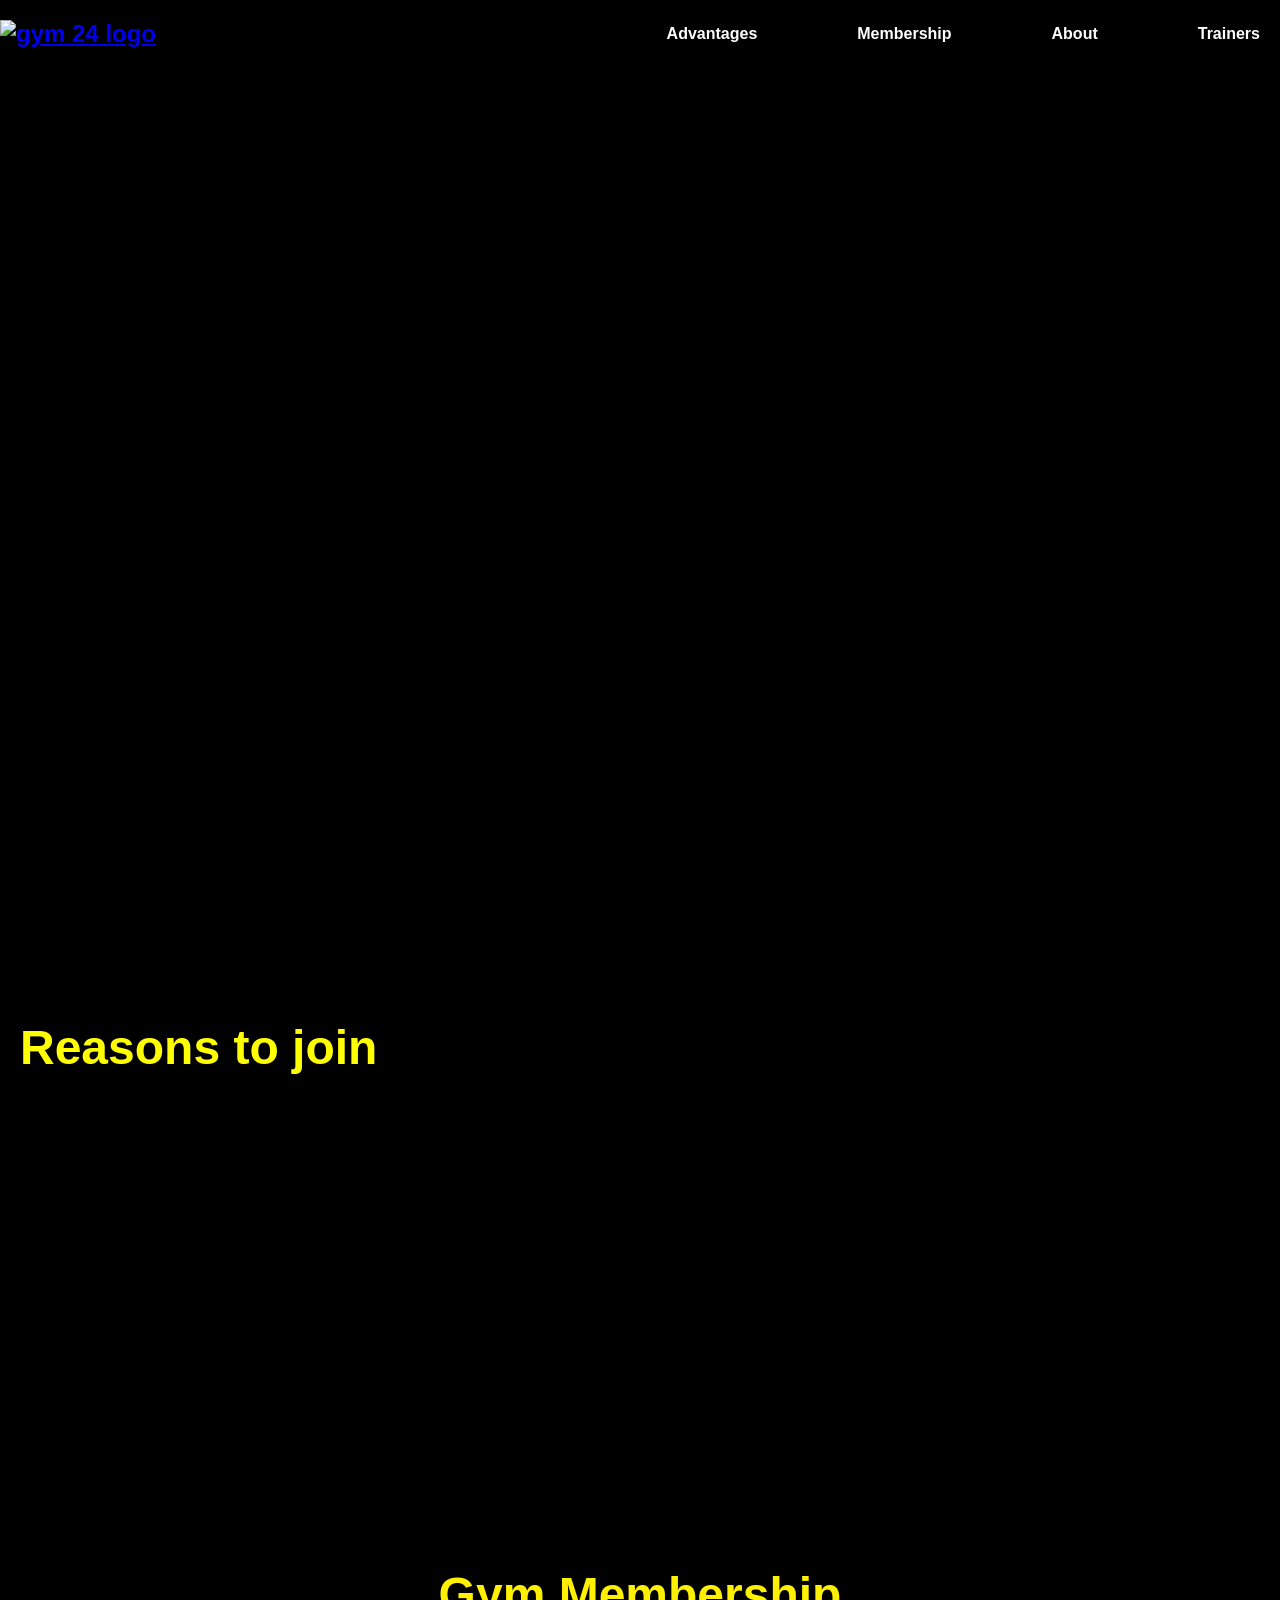
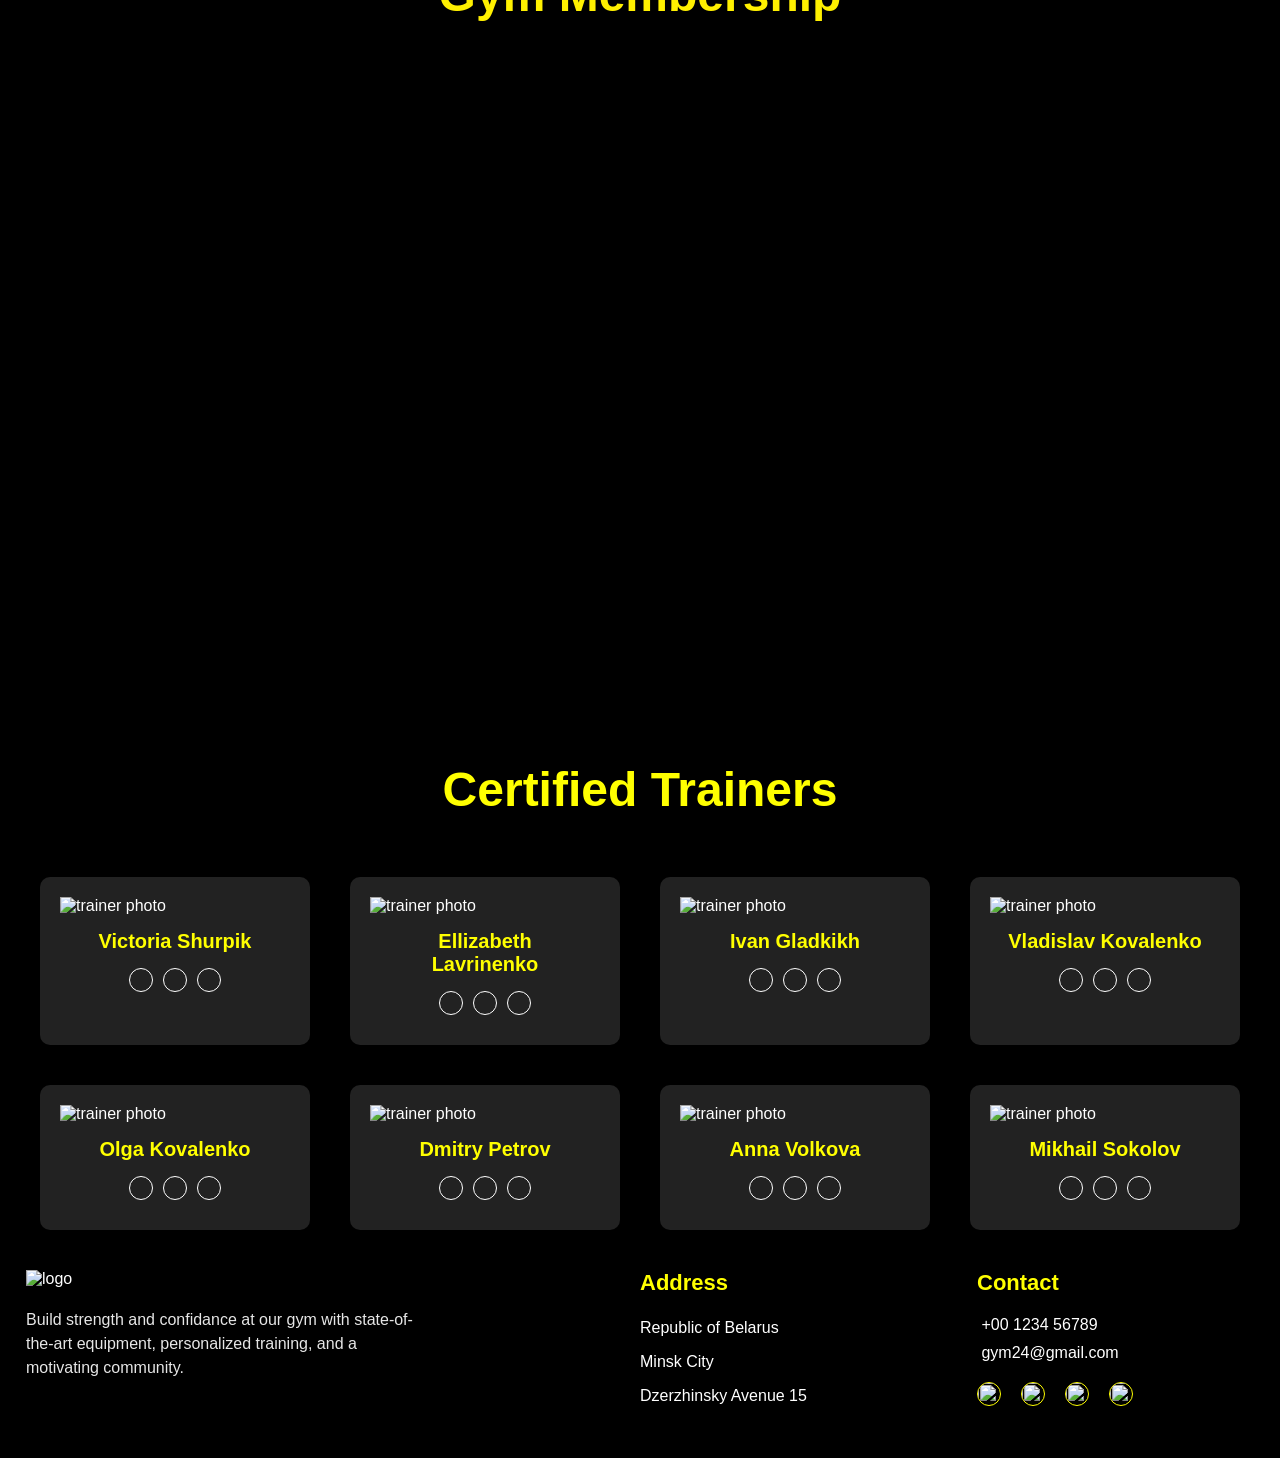
==== index.html @ d4b0d58b "Rename gym24.html to index.html" ====
<!DOCTYPE html>
<html lang="en">
<head>
    <meta charset="UTF-8">
    <meta name="viewport" content="width=device-width, initial-scale=1.0">
    <title>Document</title>
    <link rel="stylesheet" href="gym24.css">
</head>
<body>
        <!-- header section -->
    <header>
      <nav>
        <!-- logo -->
        <div class="logo">
          <a href="/">
            <img src="./images/logo.png" alt="gym 24 logo" />
          </a>
        </div>

        <!-- mobile menu bar -->
        <div class="nav-toggle" id="navToggle">
          <span></span>
          <span></span>
          <span></span>
        </div>

        <!-- menu items -->
        <ul class="nav-links" id="navLinks">
          <li>
            <a href="#advantages">Advantages</a>
          </li>
          <li>
            <a href="#membership">Membership </a>
          </li>
          <li>
            <a href="#about">About</a>
          </li>
          <li>
            <a href="#trainers">Trainers</a>
          </li>
        </ul>
      </nav>
    </header>

    <!-- hero section -->
    <section class="hero">
      <div class="hero-content">
        <h1>
          Free trial session <br />
          with a trainer!
        </h1>
        <button class="cta-button">Detailed</button>
      </div>
    </section>

    <!-- advantages section -->
    <section class="advantages" id="advantages">
      <div class="container">
        <h2>Reasons to join</h2>

        <div class="advantages-grid">
            <!-- box 1 -->
             <div class="advantage-item box-left">
                <div class="advantage-icon">
                    <img src="./images/icons/icon_line.png" alt="area icon">
                </div>

                <div class="advantage-content">
                    <h3>15000 sq.m.</h3>
                    <p>A spacious gym for sports – a safe distance between exercise machines</p>
                </div>
             </div>

             <!-- box 2 -->
             <div class="advantage-item box-right">
                <div class="advantage-icon">
                    <img src="./images/icons/equipment-icon.png" alt="area icon">
                </div>

                <div class="advantage-content">
                    <h3>More than 200 equipment</h3>
                    <p>A spacious gym for sports – a safe distance between exercise machines</p>
                </div>
             </div>

             <!-- box 3 -->
             <div class="advantage-item box-left">
                <div class="advantage-icon">
                    <img src="./images/icons/zones-icon.png" alt="area icon">
                </div>

                <div class="advantage-content">
                    <h3>4 fitness zones</h3>
                    <p>A spacious gym for sports – a safe distance between exercise machines</p>
                </div>
             </div>

             <!-- box 4 -->
             <div class="advantage-item box-right">
                <div class="advantage-icon">
                    <img src="./images/icons/clock-icon.png" alt="area icon">
                </div>

                <div class="advantage-content">
                    <h3>Round-the-clock operation</h3>
                    <p>A spacious gym for sports – a safe distance between exercise machines</p>
                </div>
             </div>
        </div>
      </div>
    </section>

    <!-- membership section -->
     <section class="membership" id="membership">
        <div class="container">
            <h2>Gym Membership</h2>

            <div class="membership-grid" id="membershipPlans">
                <!-- plans will be inserted by javascript-->
                 
            </div>
        </div>
     </section>

     <!-- about section -->
    <section class="about" id="about">
      <div class="container">
        <div class="about-content">

          <!-- texts -->
          <div class="about-text box-left">
            <h2>About us</h2>
            <p>Gym24 is a leading fitness center located near Grushevka metro station, offering over 1500 sq. m of space dedicated to top-of-the-line workout equipment from leading brands such as Hammer Strength, Life Fitness, and TechnoGym.</p>
            <p>With affordable membership options, Gym24 is accessible to everyone who wants to reach their fitness goals, whether it's building strength, increasing endurance, or losing weight</p>
            <p>Certified trainers at Gym24 provide expert guidance and support to develop personalized workout plans tailored to each individual's needs and goals.</p>
          </div>

          <!-- slider with indicators -->
           <div class="about-slider box-right">

               <!-- slider container -->
              <div class="slider-container">
                <div class="slider-wrapper" id="sliderWrapper">
                  <!-- image will be here using javascript -->
          
                </div>

                <div class="slider-controls">
                  <!-- indicators -->
                   <div class="slider-indicators" id="sliderIndicators">
                    <!-- indicator will be insterted by js -->
                   </div>


                   <!-- prev and next arrows -->
                    <div class="slider-arrows">
                      <button class="slider-arrow prev" id="prevBtn">
                        <img src="./images/icons/arrow-left.png" alt="Previous">
                      </button>

                      <div class="slider-arrow next" id="nextBtn">
                        <img src="./images/icons/arrow-right.png" alt="Next">
                      </div>
                    </div>
                </div>
              </div>
           </div>
        </div>
      </div>
    </section>
    <!-- trainer section -->
     <section class="trainers" id="trainers">
      <div class="container">
           <h2>Certified Trainers</h2>
           <div class="trainers-grid" id="trainersGrid">
            <!-- will insert card by js -->
             <div class="trainers-card">
              <img src="/images/trainers/trainer-1.png" alt="trainer photo">
              <h3>Victoria Shurpik</h3>

              <div class="social-link">
                <a href="#"  class="social-icon">
                  <img  src="/images/icons/instagram.png" alt="">
                </a>
                <a href="#"  class="social-icon">
                  <img src="/images/icons/twitter.png" alt="">
                </a>
                <a href="#"  class="social-icon">
                  <img src="/images/icons/youtube.png" alt="">
                </a>
              </div>
             </div>
             <div class="trainers-card">
              <img src="/images/trainers/trainer-2.png" alt="trainer photo">
              <h3>Ellizabeth Lavrinenko</h3>

              <div class="social-link">
                <a href="#"  class="social-icon">
                  <img src="/images/icons/instagram.png" alt="">
                </a>
                <a href="#" class="social-icon">
                  <img src="/images/icons/twitter.png" alt="">
                </a>
                <a href="#" class="social-icon">
                  <img src="/images/icons/youtube.png" alt="">
                </a>
              </div>
             </div>
             <div class="trainers-card">
              <img src="/images/trainers/trainer-3.png" alt="trainer photo">
              <h3>Ivan Gladkikh</h3>

              <div class="social-link">
                <a href="#" class="social-icon">
                  <img src="/images/icons/instagram.png" alt="">
                </a>
                <a href="#" class="social-icon">
                  <img src="/images/icons/twitter.png" alt="">
                </a>
                <a href="#" class="social-icon">
                  <img src="/images/icons/youtube.png" alt="">
                </a>
              </div>
             </div>
             <div class="trainers-card">
              <img src="/images/trainers/trainer-4.png" alt="trainer photo">
              <h3>Vladislav Kovalenko</h3>

              <div class="social-link">
                <a href="#" class="social-icon">
                  <img src="/images/icons/instagram.png" alt="">
                </a>
                <a href="#" class="social-icon">
                  <img src="/images/icons/twitter.png" alt="">
                </a>
                <a href="#" class="social-icon">
                  <img src="/images/icons/youtube.png" alt="">
                </a>
              </div>
             </div>
             <div class="trainers-card">
              <img src="/images/trainers/trainer-5.png" alt="trainer photo">
              <h3>Olga Kovalenko</h3>

              <div class="social-link">
                <a href="#" class="social-icon">
                  <img src="/images/icons/instagram.png" alt="">
                </a>
                <a href="#" class="social-icon">
                  <img src="/images/icons/twitter.png" alt="">
                </a>
                <a href="#" class="social-icon">
                  <img src="/images/icons/youtube.png" alt="">
                </a>
              </div>
             </div>
             <div class="trainers-card">
              <img src="/images/trainers/trainer-6.png" alt="trainer photo">
              <h3>Dmitry Petrov</h3>

              <div class="social-link">
                <a href="#" class="social-icon">
                  <img src="/images/icons/instagram.png" alt="">
                </a>
                <a href="#" class="social-icon">
                  <img src="/images/icons/twitter.png" alt="">
                </a>
                <a href="#" class="social-icon">
                  <img src="/images/icons/youtube.png" alt="">
                </a>
              </div>
             </div>
             <div class="trainers-card">
              <img src="/images/trainers/trainer-7.png" alt="trainer photo">
              <h3>Anna Volkova</h3>

              <div class="social-link">
                <a href="#" class="social-icon">
                  <img src="/images/icons/instagram.png" alt="">
                </a>
                <a href="#" class="social-icon">
                  <img src="/images/icons/twitter.png" alt="">
                </a>
                <a href="#" class="social-icon">
                  <img src="/images/icons/youtube.png" alt="">
                </a>
              </div>
             </div>
             <div class="trainers-card">
              <img src="/images/trainers/trainer-8.png" alt="trainer photo">
              <h3>Mikhail Sokolov</h3>

              <div class="social-link">
                <a href="#" class="social-icon">
                  <img src="/images/icons/instagram.png" alt="">
                </a>
                <a href="#" class="social-icon">
                  <img src="/images/icons/twitter.png" alt="">
                </a>
                <a href="#" class="social-icon">
                  <img src="/images/icons/youtube.png" alt="">
                </a>
              </div>
             </div>
           </div>
      </div>
     </section>

     <!-- footer -->
    <footer>
      <div class="container">
        <div class="footer-content">
          <!-- about company -->
           <div class="footer-info">
            <div class="footer-logo">
              <img src="/images/logo.png" alt="logo">
            </div>
             <p>Build strength and confidance at our gym with state-of-the-art equipment, personalized training, and a motivating community. </p>
           </div>
           <!-- adress -->
            <div class="footer-address">
              <h3>Address</h3>
              <p>Republic of Belarus</p>
              <p>Minsk City</p>
              <p>Dzerzhinsky Avenue 15</p>
            </div>

            <!-- contact -->
             <div class="footer-contact">
              <h3>Contact</h3>
              <a href="#">
                <img src="/images/icons/phone.png" alt="">
                <span>+00 1234 56789</span>
              </a>
              <a href="#">
                <img src="/images/icons/email.png" alt="">
                <span>gym24@gmail.com</span>
              </a>
                <div class="social-links">
                    <a href="#" class="social-link">
                      <img src="images/icons/facebook.png" alt="">
                    </a>
                    <a href="#" class="social-link">
                      <img src="images/icons/instagram.png" alt="">
                    </a>
                    <a href="#" class="social-link">
                      <img src="images/icons/twitter.png" alt="">
                    </a>
                    <a href="#" class="social-link">
                      <img src="images/icons/youtube.png" alt="">
                    </a>
                </div>
             </div>
             
        </div>
      </div>
    </footer>
    <!-- script -->
     <script src="/js/gym24.js"></script>
     <script src="/js/membership.js"></script> 
     <script src="/js/slider.js"></script>
      <script src="/js/animation.js"></script>
</body>
</html>
---- gym24.css ----
/* COMMON STYLES */
*{
    margin: 0;
    padding: 0;
    box-sizing: border-box;
    font-family: Arial, sans-serif;
}

html, body{
    overflow-x: hidden;
    width: 100%;
    position: relative;
    background-color: #000000;
    color: white;
}

html, body {
    scroll-behavior: smooth;
}

.container{
    max-width: 1440px;
    margin: 0 auto;
    padding: 0 20px;
    width: 100%;
}

/* ==== HEADER SECTION ==== */
header{
    position: fixed;
    width: 100%;
    padding: 20px 0;
    z-index: 1000;
    transition: background-color 0.3s ease;
}

nav{
    max-width: 1440px;
    margin: 0 auto;
    display: flex;
    justify-content: space-between;
    align-items: center;
    position: relative;
}

.logo{
    color: #fff;
    font-size: 24px;
    font-weight: bold;
}
.logo img{
    width: auto;
}

.nav-toggle{
    display: none;
    flex-direction: column;
    gap: 6px;
    cursor: pointer;
    padding: 4px;
    z-index: 1001;
}

.nav-toggle span{
    display: block;
    width: 30px;
    height: 3px;
    background-color: #fff;
    transition: all 0.3s ease;
}

.nav-links{
    display: flex;
    gap: 60px;
    list-style: none;
}

.nav-links a {
    color: white;
    text-decoration: none;
    font-size: 16px;
    font-weight: bold;
    transition: background-color 0.3s ease;
    padding: 10px 20px;
    border-radius: 40px;
}

.nav-links a:hover{
    color: #000000;
    background-color: #FFF000;
    
}

/* Hero Section */
.hero{
    height: 100vh;
    background-image: linear-gradient(rgba(0,0,0,0.5), rgba(0, 0, 0, 0.5)), url("../images/gym-banner.png");
    background-size: cover;
    background-position: center;
    display: flex;
    align-items: center;
}

.hero-content{
    max-width: 1440px;
    margin: 0 auto;
    width: 100%;
    /* padding: 0 50px; */
    color: white; 
    opacity: 0;
    transform: translateX(-80px);
    transition: all 0.7s ease;
}
.hero-content.show{
     opacity: 1;
     transform: translateX(0);
}
.hero-content h1{
    color: #FFFF00;
    font-size: 64px;
    width: 600px;
    line-height: 1.2;
    margin-bottom: 30px;
}

.cta-button{
    background-color: #FAFF00;
    padding: 15px 40px;
    color: black;
    font-size: 18px;
    font-weight: bold;
    cursor: pointer;
    border: none;
    border-radius: 20px;
    transition: background-color 0.3s ease-in-out;
}

.cta-button:hover{
    background-color: #e6e600;
}

@media (max-width: 768px) {
    nav{
        padding: 0 20px;
    }

    .nav-toggle{
        display: flex;
    }

    .nav-links{
        position: fixed;
        top: 0;
        right: -100%;
        width: 70%;  
        height: 100vh;
        background-color: #000000;
        flex-direction: column;
        align-items: center;
        justify-content: center;
        gap: 40px;
        transition: right 0.3s ease;
    }

    .nav-links.active{
        right: 0 ;
    }

    .nav-links a {
        font-size: 20px;
    }
    .nav-toggle.active span:nth-child(1) {
        transform: translateY(9px) rotate(45deg);
    }
    .nav-toggle.active span:nth-child(2) {
        opacity: 0;
    }
    .nav-toggle.active span:nth-child(3) {
        transform: translateY(-9px) rotate(-45deg);
    }

    .hero{
        padding: 20px;
        background-size: cover;
        background-repeat: no-repeat;
        background-position: calc(60%);
        height: 80vh;
    }

    .hero-content h1{
        font-size: 40px;
        width: 100%;
    }
}

/* Advantages section */
.advantages{
    background-color: #000000;
    color: white;
    padding-top: 120px;
    padding-bottom: 100px;
}
.advantages h2{
    font-size: 48px;
    margin-bottom: 60px;
    color: #FFFF00;
}

.advantages-grid{
    display: grid;
    grid-template-columns: repeat(2, 1fr);
    gap: 40px;
}

.advantage-item{
    display: flex;
    gap: 20px;
    align-items: center;
    opacity: 0;
    transition: all 0.7s ease;
}
.box-left{
    transform: translateX(-80px);
}
.box-right{
    transform: translateX(80px);
}
.advantage-item.show{
  opacity: 1;
  transform: translateX(0);
}
.advantage-icon{
    width: 40px;
    height: 40px;
}

.advantage-icon img{
    width: 100%;
    height: 100%;
    object-fit: contain;
}

.advantage-content h3{
    font-size: 24px;
    margin-bottom: 10px;
    color: #FFFF00;
}

.advantage-content p {
    font-size: 16px;
    line-height: 1.5;
    color: #FFFFFF;
    width: 60%;
    overflow: hidden;
    text-overflow: ellipsis;
}

@media (max-width: 768px) {
    .container {
        padding: 0 20px
    }
    .advantages{
        padding-top: 80px;
        padding-bottom: 60px;
    }
    .advantages h2 {
        font-size: 36px;
        margin-bottom: 40px;
    }
    .advantages-grid{
        grid-template-columns: 1fr;
        gap: 30px;
    }
    .advantage-content h3 {
        font-size: 20px;
    }

    .advantage-content p{
        width: 100%;
    }

    html {
        scroll-padding-top: 80px;
    }
}

/* membership section */
.membership{
    background-color: #000000;
    padding-top: 120px;
    padding-bottom: 100px;
    color: white;
}

.membership h2{
   color: #FFF000;
   font-size: 48px;
   text-align: center;
   margin-bottom: 60px;
}
.membership-grid{
    display: grid;
    grid-template-columns: repeat(3, 1fr);
    gap: 30px;
}

.membership-card{
    background: #222222;
    border-radius: 10px;
    padding: 30px;
    display: flex;
    flex-direction: column;
    min-height: 400px;
    transition: all 0.3s ease;
}

.membership-card:hover{
    scale: 1.05;
}

.membership-card h3{
    font-size: 24px;
    margin-bottom: 20px;
    text-align: center;
}

.membership-card .price{
    font-size: 36px;
    color: #FFF000;
    margin-bottom: 30px;
    text-align: center;
}

.membership-card ul{
    list-style: none;
    margin-bottom: auto;
}

.membership-card li {
    display: flex;
    align-items: flex-start;
    gap: 10px;
    margin-bottom: 15px;
    font-size: 16px;
    line-height: 1.5;
}

.membership-card li img{
    width: 20px;
    height: 20px;
}

.membership-card .buy-btn{
    background-color: #FFFF00;
    color: #000000;
    border: none;
    padding: 15px;
    border-radius: 5px;
    cursor: pointer;
    font-size: 16px;
    margin-top: 20px;
    transition: background-color 0.3s ease-in-out;
}

.membership-card .buy-btn:hover{
    background-color: #e6e600;
}

@media(max-width: 1024px){
    .membership-grid{
        grid-template-columns: repeat(2, 1fr);
        
    }
}

@media (max-width: 768px) {
    .membership{
        padding-top: 80px;
        padding-bottom: 60px;
    }
    .membership-grid{
        grid-template-columns: 1fr;
        gap: 20px;
    }
    .membership h2{
        font-size: 36px;
        margin-bottom: 30px;
    }

}

/* about section */
.about{
    background: #000;
    padding-top: 120px;
    padding-bottom: 100px;
    color: white;
}

.about-content{
    display: grid;
    grid-template-columns: 1fr 1fr;
    gap: 60px;
    align-items: center;
}

.about-text h2{
    font-size: 48px;
    margin-bottom: 40px;
    color: #FFFF00;
}

.about-text p{
    font-size: 16px;
    line-height: 1.6;
    margin-bottom: 20px;   
}
.about-text{
     opacity: 0;
    transition: all 0.7s ease;
}
.about-text.show{
  opacity: 1;
  transform: translateX(0);
}
.about-slider{
    position: relative;
    width: 100%;
    opacity: 0;
    transition: all 0.7s ease;
}
.about-slider.show{
  opacity: 1;
  transform: translateX(0);
}
.slider-container{
    position: relative;
    overflow: hidden;
    border-radius: 10px;
    margin-bottom: 20px;
}

.slider-wrapper{
    display: flex;
    transition: transform 0.5s ease;
}

.slider-wrapper img{
    width: 100%;
    height: 400px;
    object-fit: cover;
    flex-shrink: 0;
}

.slider-controls{
    display: flex;
    justify-content: space-between;
    align-items: center;
    margin-top: 20px;
}

.slider-arrows{
    display: flex;
    gap: 10px;
}

.slider-arrow {
    position: static;
    transform: none;
    background: rgba(0, 0, 0, 0.5);
    border: none;
    width: 40px;
    height: 40px;
    border-radius: 50%;
    cursor: pointer;
    display: flex;
    justify-content: center;
    align-items: center;
}

.slider-arrow img{
    width: 20px;
    height: 20px;
}

.slider-indicators{
    position: static;
    transform: none;
    display: flex;
    gap: 10px;
}

.indicator{
    width: 30px;
    height: 4px;
    border-radius: 4px;
    background-color: white;
}

.indicator.active{
    background-color: #FFFF00;
}

@media (max-width: 768px) {
    .about{
        padding-top: 80px;
        padding-bottom: 60px;
    }
    .about-content{
        grid-template-columns: 1fr;
        gap: 20px;
    }

    .about-text h2{
        font-size: 36px;
        margin-bottom: 30px;
    }

    .slider-wrapper img{
        height: 300px;
    }
}

/* trainers section */

.trainers h2{
    color: #FFFF00;
    font-size: 48px;
    text-align: center;
    margin: 0 60px 60px;
}
.trainers-grid{
    display: grid;
    grid-template-columns: repeat(4, 1fr);
    gap: 40px;
    max-width: 1200px;
    margin: 0 auto;
}
.trainers-card{
    background-color: #222222;
    border-radius: 10px;
    padding: 20px;
    overflow: hidden;
    transition: transform 0.3s ease;
}
.trainers-card:hover{
    transform: translateY(-5px);
}
.trainers-card img{
    width: 100%;
    height: auto;
    object-fit: cover;
    aspect-ratio: 1/1;
}
.trainers-card h3{
    padding: 15px;
    font-size: 20px;
    margin: 0;
    text-align: center;
    color: #FFFF00;
}
.social-link{
    display: flex;
    justify-content: center;
    align-items: center;
    margin-bottom: 10px;
    gap: 10px;
}
.social-icon{
    width: 24px;
    height: 24px;
    border-radius: 50%;
    border: 1px solid #ffffff;
    display: flex;
    align-items: center;
    justify-content: center;
    transition: all 0.3s ease;
}
.social-icon img{
    width: 16px;
    height: 16px;
}
.social-icon:hover{
    transform: translateY(-5px);
}
@media (max-width: 768px) {
    .trainers h2{
    font-size: 36px;  
   }
   .trainers-grid{
    grid-template-columns: repeat(2, 1fr);
    gap: 20px;   
}
}
/* footer */
footer{
    padding: 40px 6px;
}
.footer-content{
    display: grid;
    grid-template-columns: 2fr 1fr 1fr;
    gap: 60px;
}
.footer-info{
    max-width: 400px;
}
.footer-logo{
    width: 150px;
    margin-bottom: 20px;
}
.footer-info p{
    font-size: 16px;
    line-height: 1.5;
    color: #ffffff;
    opacity: 0.9;
}
.footer-address h3, .footer-contact h3{
    font-size: 22px;
    font-weight: 600;
    color: #FFFF00;
    margin-bottom: 20px;
}
.footer-address p{
    font-size: 16px;
    line-height: 1.5;
    margin-bottom: 10px;
}
.footer-contact a{
    display: block;
    font-size: 16px;
    color: #ffffff;
    text-decoration: none;
    margin-bottom: 10px;
    transition: all 0.3s ease;
}
.social-links{
    display: flex;
    gap: 20px;
    margin-top: 20px;
   
}
.social-links img{
    width: 24px;
    height: 24px;
    border: #ffff00 solid 1px;
    border-radius: 50%;
     display: flex;
    align-items: center;
    justify-content: center;
     transition: all 0.3s ease;
}
.social-links img:hover{
    transform: translateY(-5px);
}
@media (max-width: 768px) {
    footer{
        padding: 40px 0;
    }
    .footer-content{
        grid-template-columns: repeat(1,1fr);
        gap: 40px;
        text-align: center;
    }
    .footer-logo{
        margin-left: 160px;
    }
    .footer-info p{
        margin-left: 60px;
    }
    .footer-contact{   
        align-items: center;
    }
    .social-links{
        justify-content: center;
    }

}
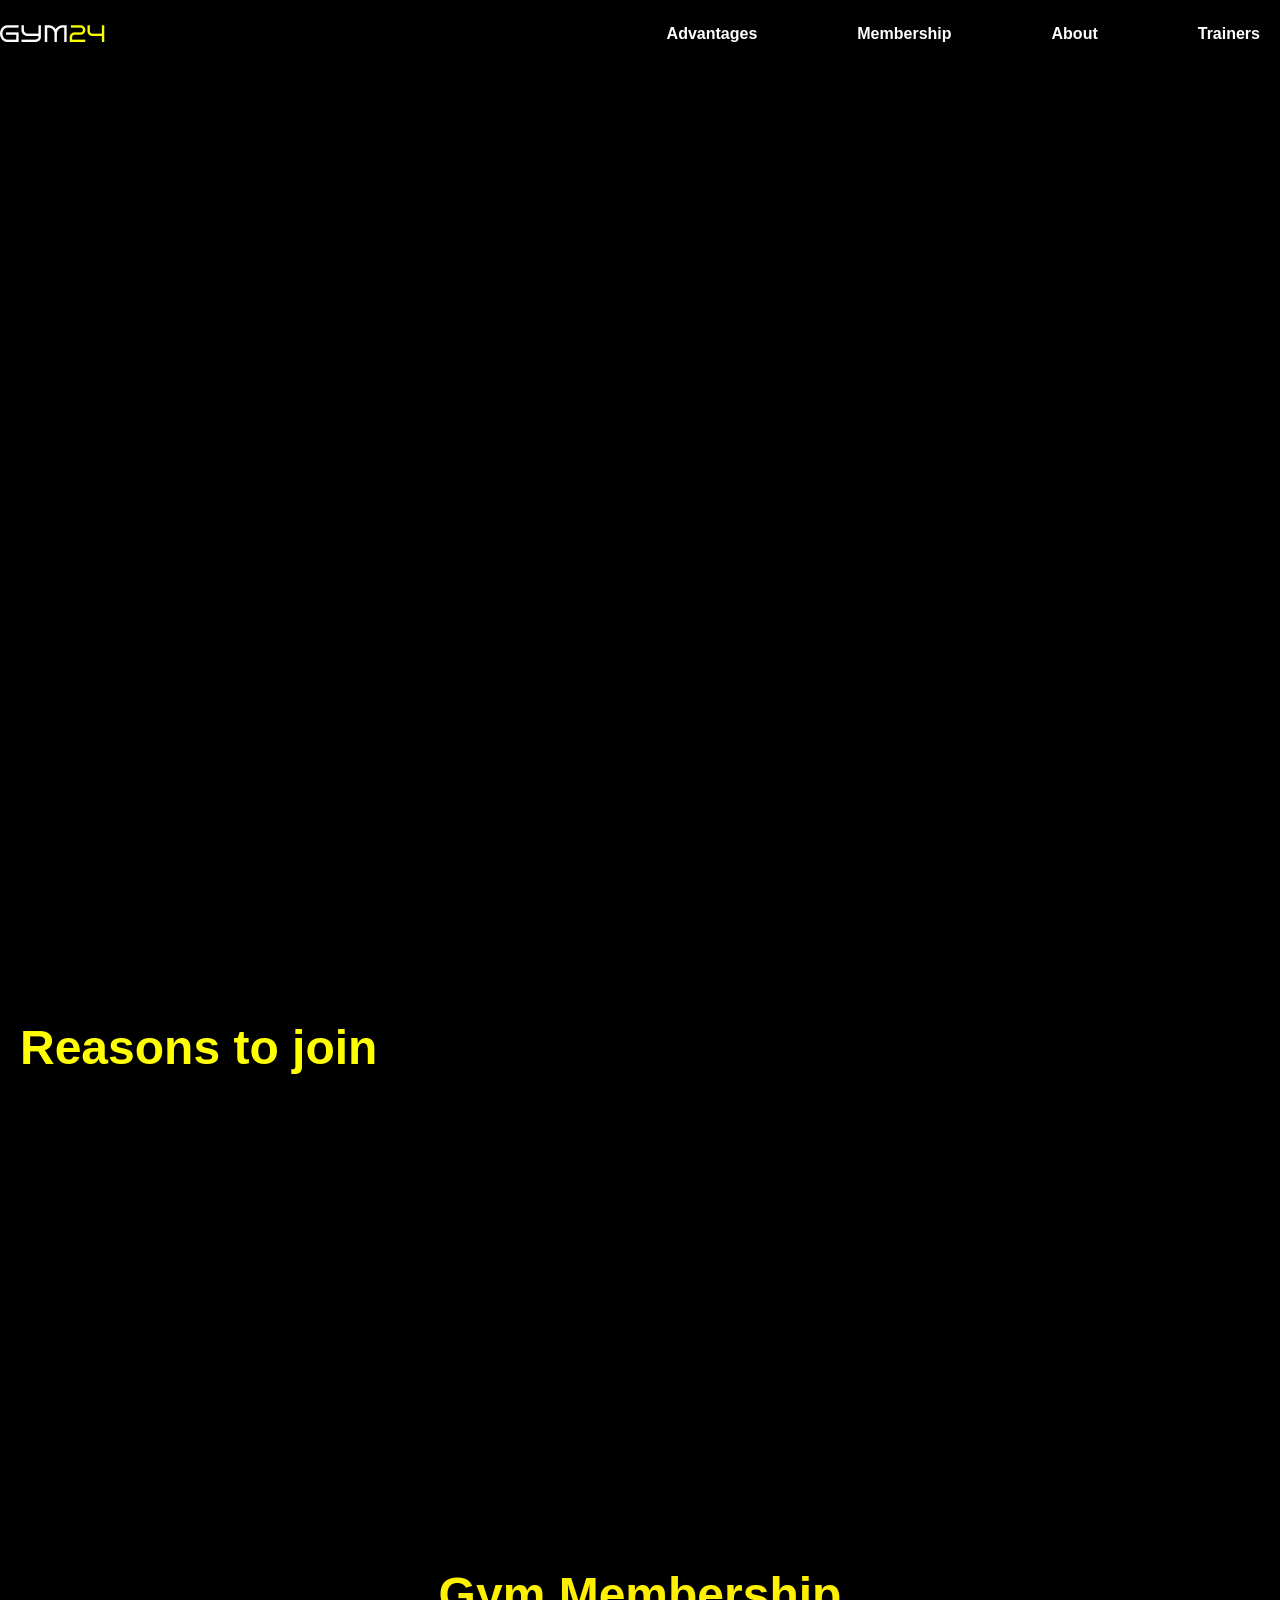
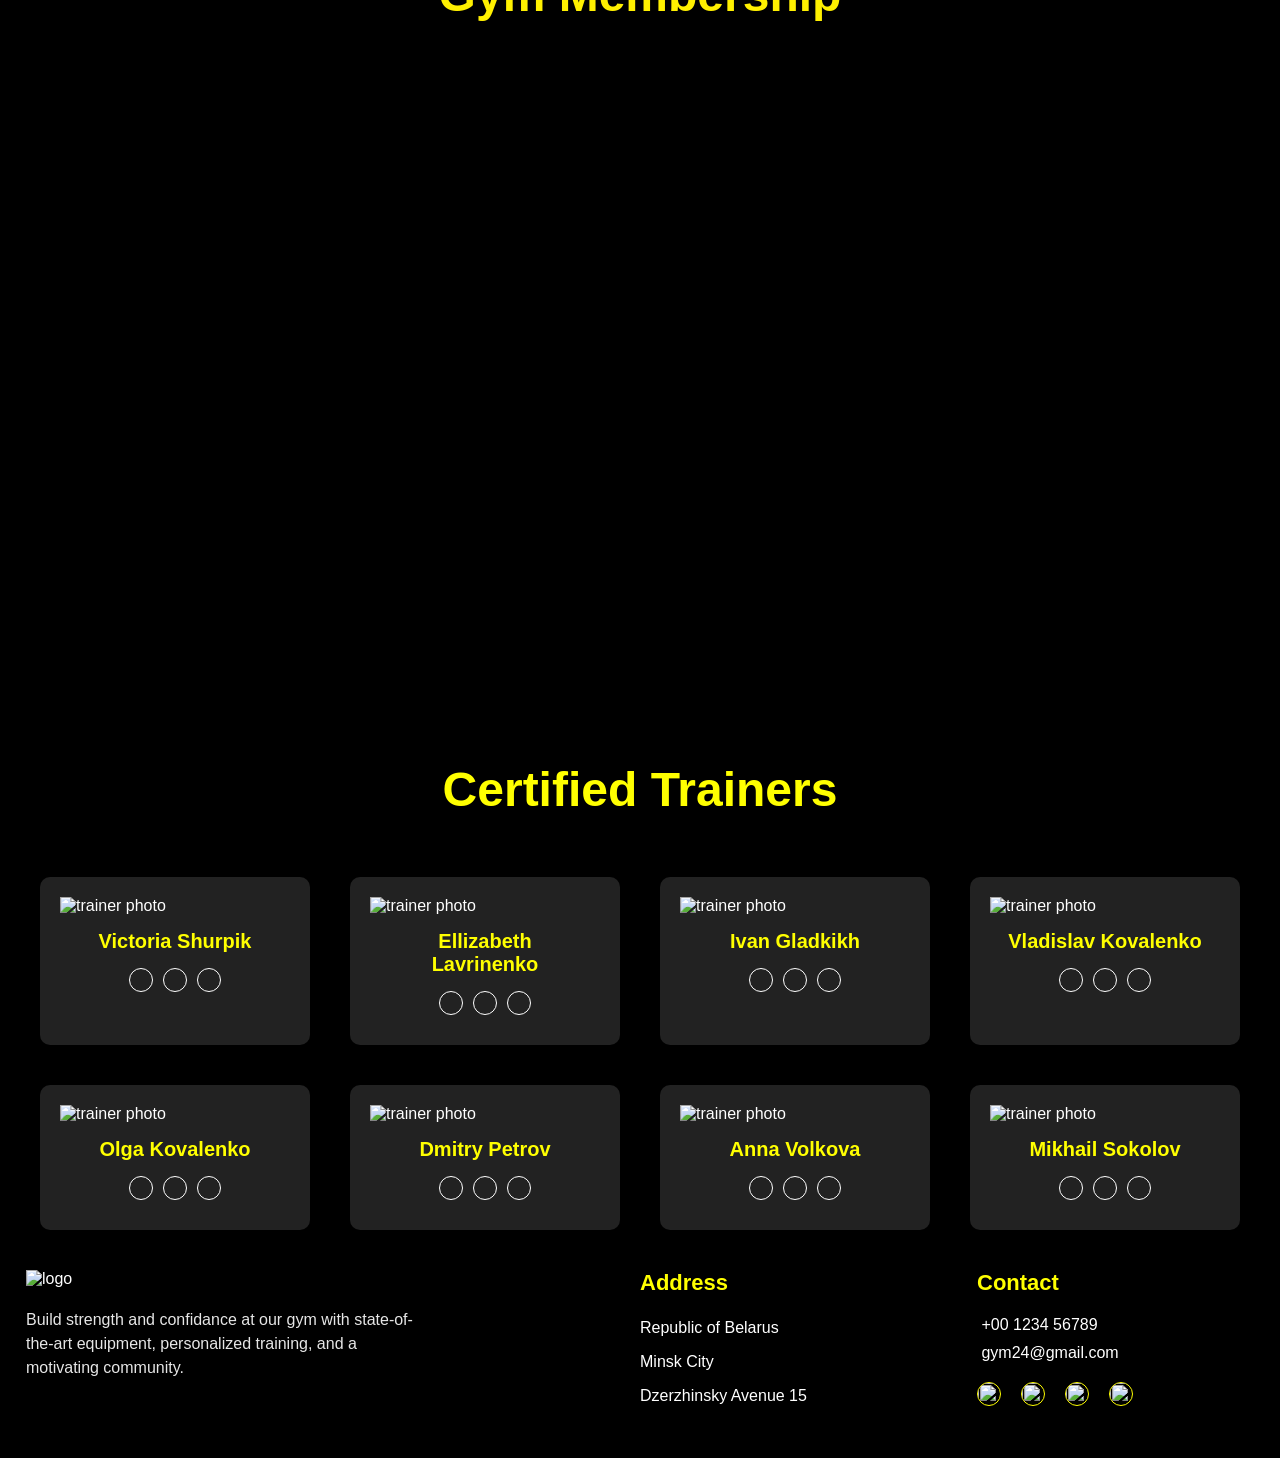
==== commit 9f7e3cc9: "Update index.html" ====
--- a/index.html
+++ b/index.html
@@ -3,7 +3,7 @@
 <head>
     <meta charset="UTF-8">
     <meta name="viewport" content="width=device-width, initial-scale=1.0">
-    <title>Document</title>
+    <title>Gym24</title>
     <link rel="stylesheet" href="gym24.css">
 </head>
 <body>
@@ -13,7 +13,7 @@
         <!-- logo -->
         <div class="logo">
           <a href="/">
-            <img src="./images/logo.png" alt="gym 24 logo" />
+            <img src="./logo.png" alt="gym 24 logo" />
           </a>
         </div>
 
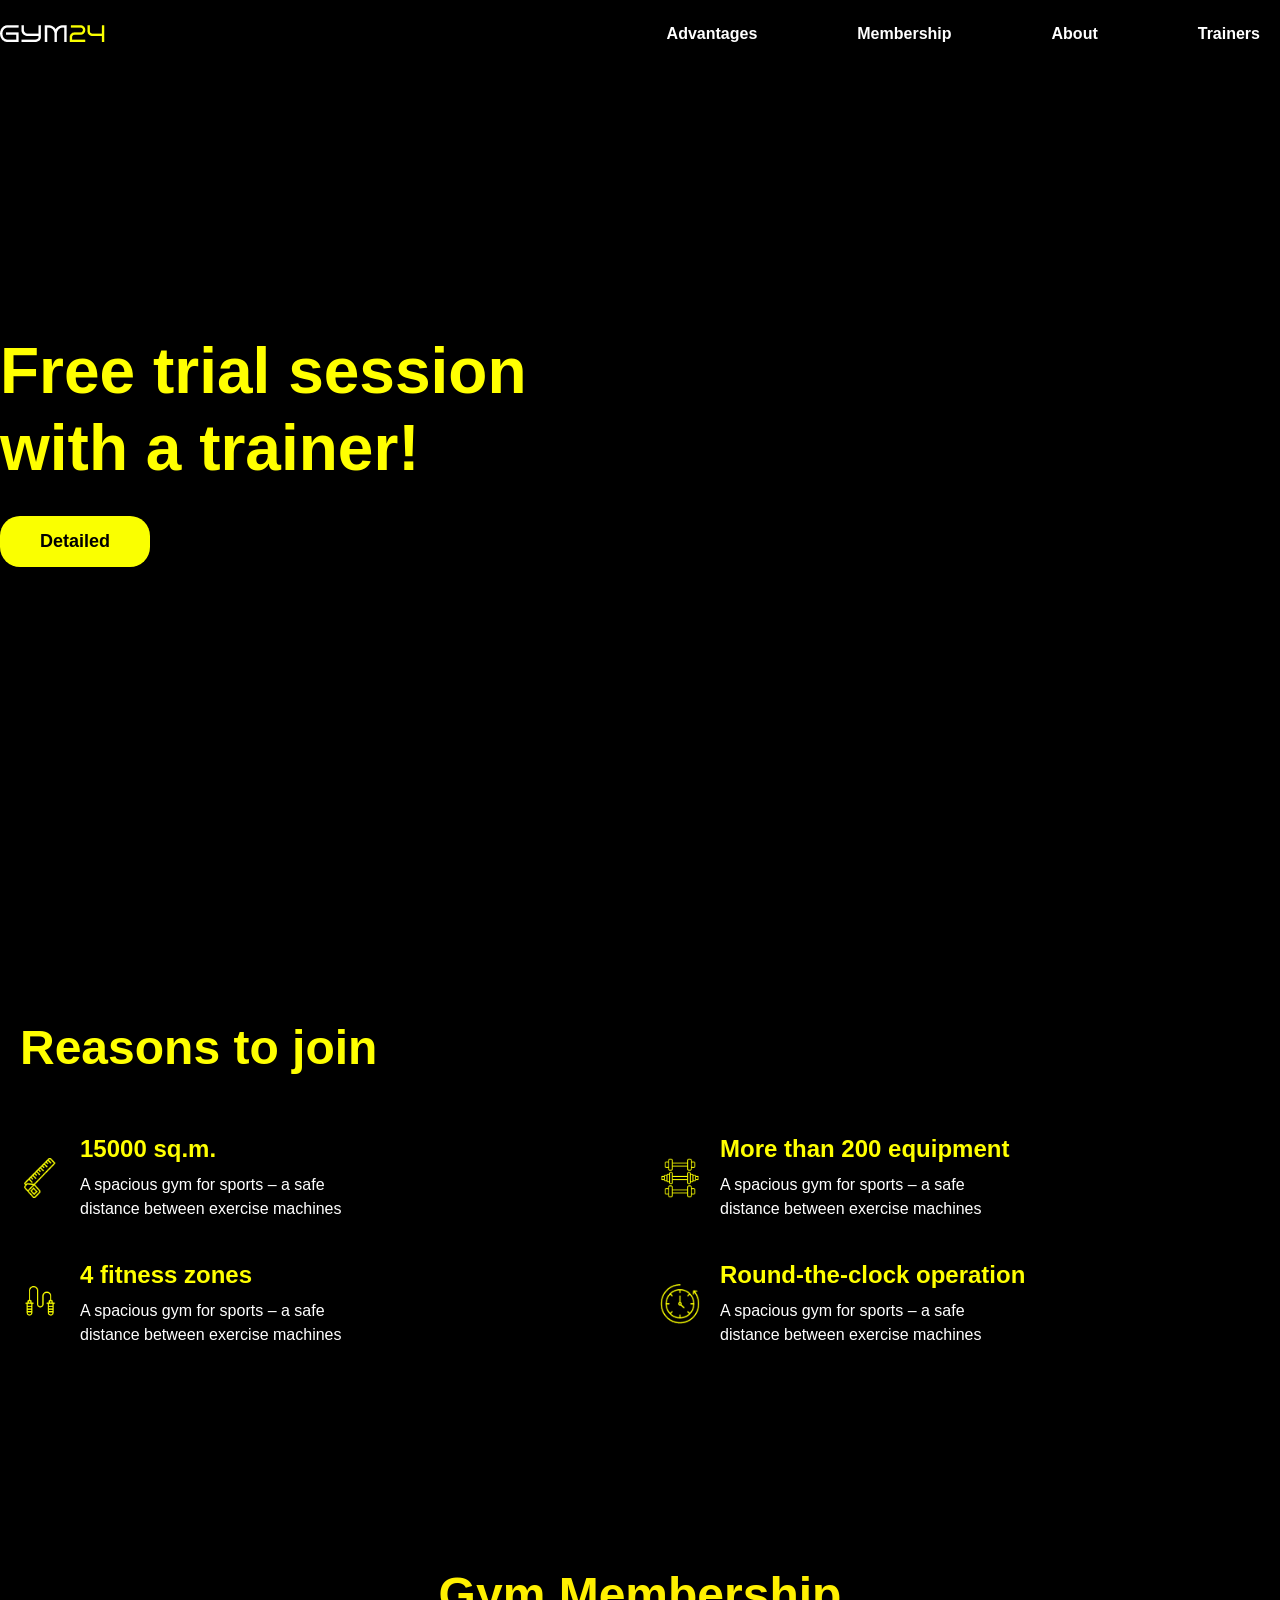
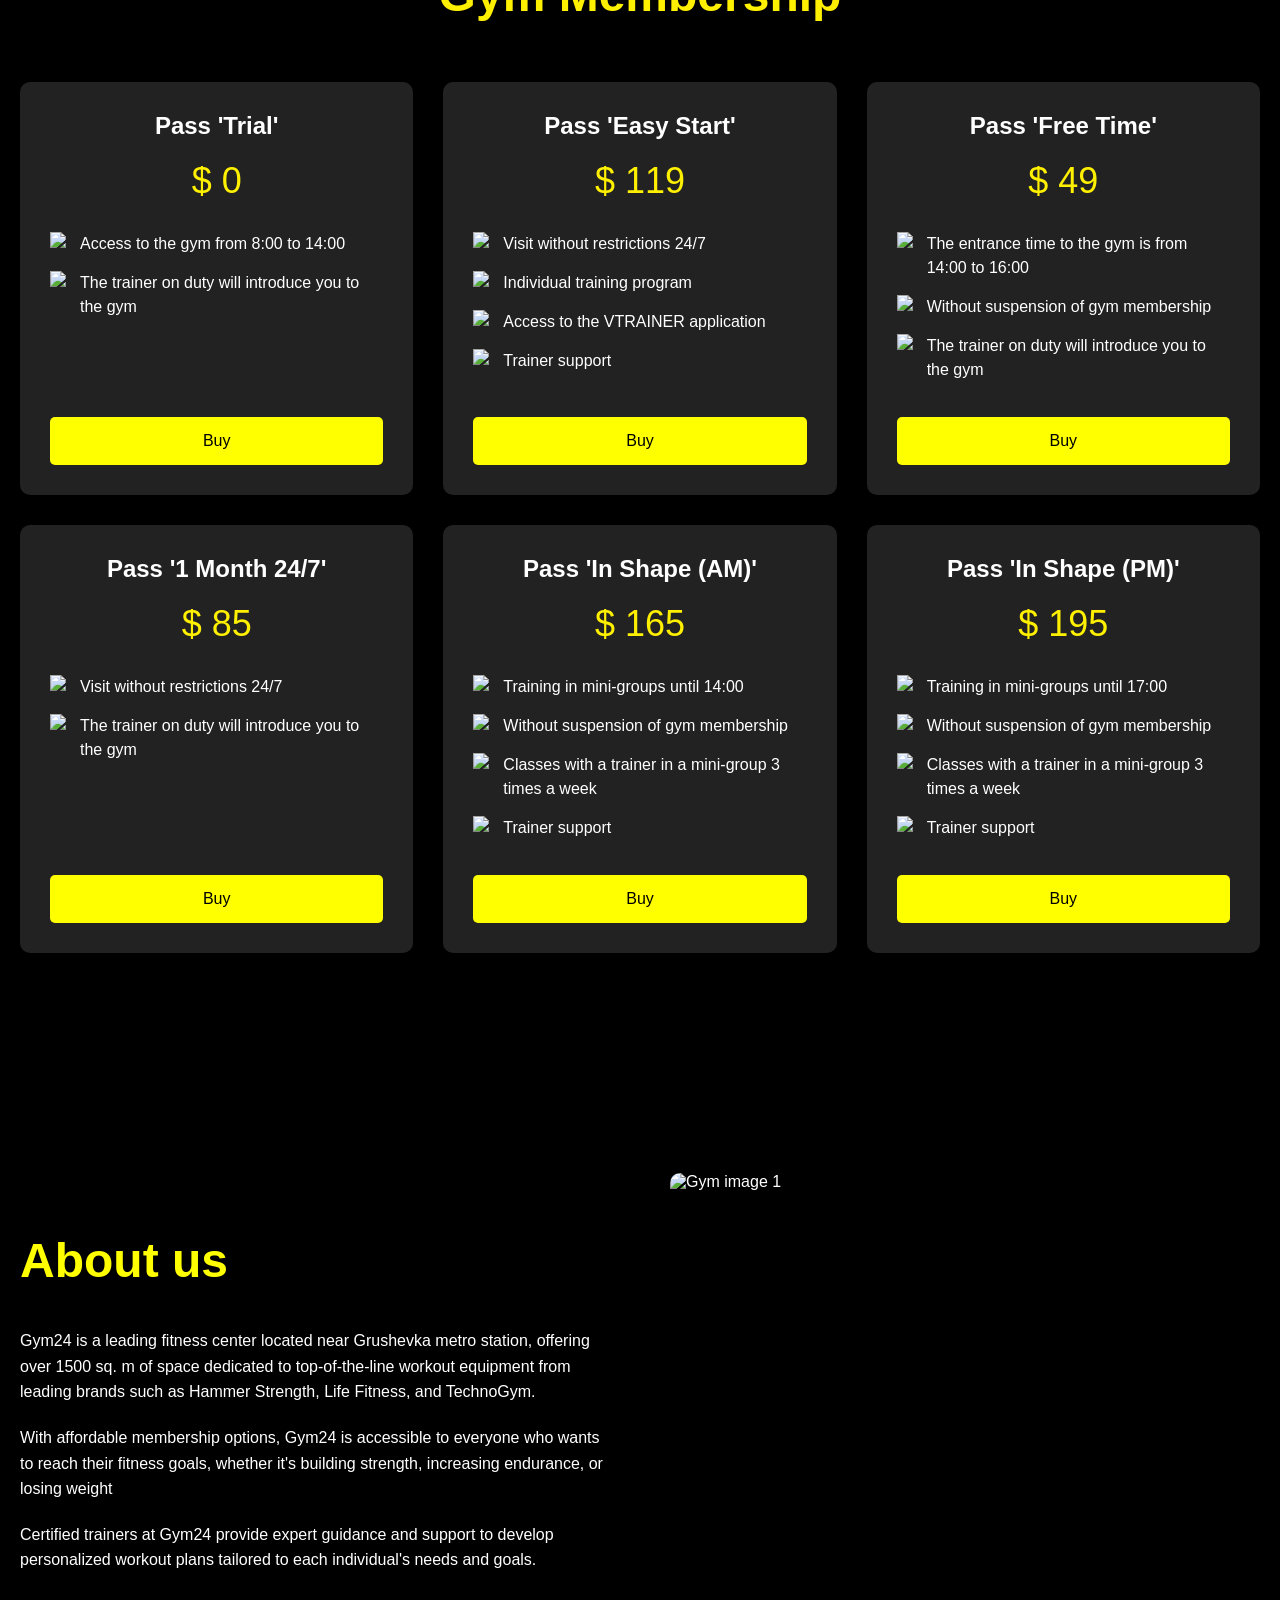
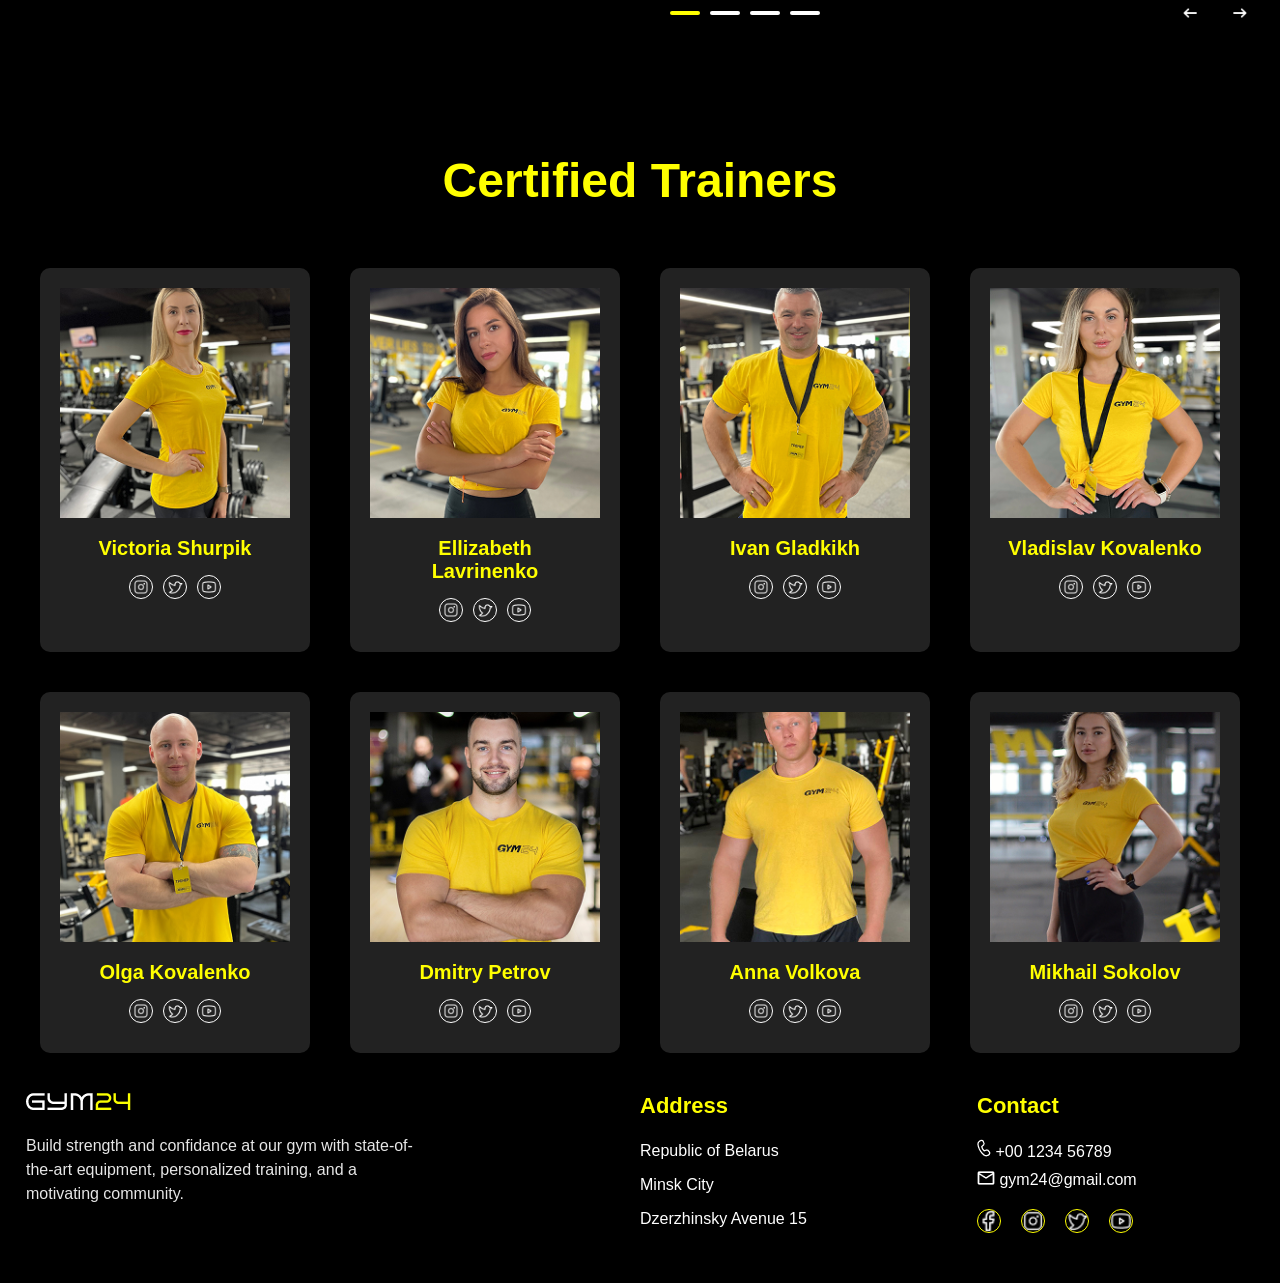
==== commit 9f560c74: "Update index.html" ====
--- a/index.html
+++ b/index.html
@@ -13,7 +13,7 @@
         <!-- logo -->
         <div class="logo">
           <a href="/">
-            <img src="./logo.png" alt="gym 24 logo" />
+            <img src="logo.png" alt="gym 24 logo" />
           </a>
         </div>
 
@@ -62,7 +62,7 @@
             <!-- box 1 -->
              <div class="advantage-item box-left">
                 <div class="advantage-icon">
-                    <img src="./images/icons/icon_line.png" alt="area icon">
+                    <img src="icon_line.png" alt="area icon">
                 </div>
 
                 <div class="advantage-content">
@@ -74,7 +74,7 @@
              <!-- box 2 -->
              <div class="advantage-item box-right">
                 <div class="advantage-icon">
-                    <img src="./images/icons/equipment-icon.png" alt="area icon">
+                    <img src="equipment-icon.png" alt="area icon">
                 </div>
 
                 <div class="advantage-content">
@@ -86,7 +86,7 @@
              <!-- box 3 -->
              <div class="advantage-item box-left">
                 <div class="advantage-icon">
-                    <img src="./images/icons/zones-icon.png" alt="area icon">
+                    <img src="zones-icon.png" alt="area icon">
                 </div>
 
                 <div class="advantage-content">
@@ -98,7 +98,7 @@
              <!-- box 4 -->
              <div class="advantage-item box-right">
                 <div class="advantage-icon">
-                    <img src="./images/icons/clock-icon.png" alt="area icon">
+                    <img src="clock-icon.png" alt="area icon">
                 </div>
 
                 <div class="advantage-content">
@@ -155,11 +155,11 @@
                    <!-- prev and next arrows -->
                     <div class="slider-arrows">
                       <button class="slider-arrow prev" id="prevBtn">
-                        <img src="./images/icons/arrow-left.png" alt="Previous">
+                        <img src="arrow-left.png" alt="Previous">
                       </button>
 
                       <div class="slider-arrow next" id="nextBtn">
-                        <img src="./images/icons/arrow-right.png" alt="Next">
+                        <img src="arrow-right.png" alt="Next">
                       </div>
                     </div>
                 </div>
@@ -175,130 +175,130 @@
            <div class="trainers-grid" id="trainersGrid">
             <!-- will insert card by js -->
              <div class="trainers-card">
-              <img src="/images/trainers/trainer-1.png" alt="trainer photo">
+              <img src="trainer-1.png" alt="trainer photo">
               <h3>Victoria Shurpik</h3>
 
               <div class="social-link">
                 <a href="#"  class="social-icon">
-                  <img  src="/images/icons/instagram.png" alt="">
+                  <img  src="instagram.png" alt="">
                 </a>
                 <a href="#"  class="social-icon">
-                  <img src="/images/icons/twitter.png" alt="">
+                  <img src="twitter.png" alt="">
                 </a>
                 <a href="#"  class="social-icon">
-                  <img src="/images/icons/youtube.png" alt="">
-                </a>
-              </div>
-             </div>
-             <div class="trainers-card">
-              <img src="/images/trainers/trainer-2.png" alt="trainer photo">
+                  <img src="youtube.png" alt="">
+                </a>
+              </div>
+             </div>
+             <div class="trainers-card">
+              <img src="trainer-2.png" alt="trainer photo">
               <h3>Ellizabeth Lavrinenko</h3>
 
               <div class="social-link">
                 <a href="#"  class="social-icon">
-                  <img src="/images/icons/instagram.png" alt="">
-                </a>
-                <a href="#" class="social-icon">
-                  <img src="/images/icons/twitter.png" alt="">
-                </a>
-                <a href="#" class="social-icon">
-                  <img src="/images/icons/youtube.png" alt="">
-                </a>
-              </div>
-             </div>
-             <div class="trainers-card">
-              <img src="/images/trainers/trainer-3.png" alt="trainer photo">
+                  <img src="instagram.png" alt="">
+                </a>
+                <a href="#" class="social-icon">
+                  <img src="twitter.png" alt="">
+                </a>
+                <a href="#" class="social-icon">
+                  <img src="youtube.png" alt="">
+                </a>
+              </div>
+             </div>
+             <div class="trainers-card">
+              <img src="trainer-3.png" alt="trainer photo">
               <h3>Ivan Gladkikh</h3>
 
               <div class="social-link">
                 <a href="#" class="social-icon">
-                  <img src="/images/icons/instagram.png" alt="">
-                </a>
-                <a href="#" class="social-icon">
-                  <img src="/images/icons/twitter.png" alt="">
-                </a>
-                <a href="#" class="social-icon">
-                  <img src="/images/icons/youtube.png" alt="">
-                </a>
-              </div>
-             </div>
-             <div class="trainers-card">
-              <img src="/images/trainers/trainer-4.png" alt="trainer photo">
+                  <img src="instagram.png" alt="">
+                </a>
+                <a href="#" class="social-icon">
+                  <img src="twitter.png" alt="">
+                </a>
+                <a href="#" class="social-icon">
+                  <img src="youtube.png" alt="">
+                </a>
+              </div>
+             </div>
+             <div class="trainers-card">
+              <img src="trainer-4.png" alt="trainer photo">
               <h3>Vladislav Kovalenko</h3>
 
               <div class="social-link">
                 <a href="#" class="social-icon">
-                  <img src="/images/icons/instagram.png" alt="">
-                </a>
-                <a href="#" class="social-icon">
-                  <img src="/images/icons/twitter.png" alt="">
-                </a>
-                <a href="#" class="social-icon">
-                  <img src="/images/icons/youtube.png" alt="">
-                </a>
-              </div>
-             </div>
-             <div class="trainers-card">
-              <img src="/images/trainers/trainer-5.png" alt="trainer photo">
+                  <img src="instagram.png" alt="">
+                </a>
+                <a href="#" class="social-icon">
+                  <img src="twitter.png" alt="">
+                </a>
+                <a href="#" class="social-icon">
+                  <img src="youtube.png" alt="">
+                </a>
+              </div>
+             </div>
+             <div class="trainers-card">
+              <img src="trainer-5.png" alt="trainer photo">
               <h3>Olga Kovalenko</h3>
 
               <div class="social-link">
                 <a href="#" class="social-icon">
-                  <img src="/images/icons/instagram.png" alt="">
-                </a>
-                <a href="#" class="social-icon">
-                  <img src="/images/icons/twitter.png" alt="">
-                </a>
-                <a href="#" class="social-icon">
-                  <img src="/images/icons/youtube.png" alt="">
-                </a>
-              </div>
-             </div>
-             <div class="trainers-card">
-              <img src="/images/trainers/trainer-6.png" alt="trainer photo">
+                  <img src="instagram.png" alt="">
+                </a>
+                <a href="#" class="social-icon">
+                  <img src="twitter.png" alt="">
+                </a>
+                <a href="#" class="social-icon">
+                  <img src="youtube.png" alt="">
+                </a>
+              </div>
+             </div>
+             <div class="trainers-card">
+              <img src="trainer-6.png" alt="trainer photo">
               <h3>Dmitry Petrov</h3>
 
               <div class="social-link">
                 <a href="#" class="social-icon">
-                  <img src="/images/icons/instagram.png" alt="">
-                </a>
-                <a href="#" class="social-icon">
-                  <img src="/images/icons/twitter.png" alt="">
-                </a>
-                <a href="#" class="social-icon">
-                  <img src="/images/icons/youtube.png" alt="">
-                </a>
-              </div>
-             </div>
-             <div class="trainers-card">
-              <img src="/images/trainers/trainer-7.png" alt="trainer photo">
+                  <img src="instagram.png" alt="">
+                </a>
+                <a href="#" class="social-icon">
+                  <img src="twitter.png" alt="">
+                </a>
+                <a href="#" class="social-icon">
+                  <img src="youtube.png" alt="">
+                </a>
+              </div>
+             </div>
+             <div class="trainers-card">
+              <img src="trainer-7.png" alt="trainer photo">
               <h3>Anna Volkova</h3>
 
               <div class="social-link">
                 <a href="#" class="social-icon">
-                  <img src="/images/icons/instagram.png" alt="">
-                </a>
-                <a href="#" class="social-icon">
-                  <img src="/images/icons/twitter.png" alt="">
-                </a>
-                <a href="#" class="social-icon">
-                  <img src="/images/icons/youtube.png" alt="">
-                </a>
-              </div>
-             </div>
-             <div class="trainers-card">
-              <img src="/images/trainers/trainer-8.png" alt="trainer photo">
+                  <img src="instagram.png" alt="">
+                </a>
+                <a href="#" class="social-icon">
+                  <img src="twitter.png" alt="">
+                </a>
+                <a href="#" class="social-icon">
+                  <img src="youtube.png" alt="">
+                </a>
+              </div>
+             </div>
+             <div class="trainers-card">
+              <img src="trainer-8.png" alt="trainer photo">
               <h3>Mikhail Sokolov</h3>
 
               <div class="social-link">
                 <a href="#" class="social-icon">
-                  <img src="/images/icons/instagram.png" alt="">
-                </a>
-                <a href="#" class="social-icon">
-                  <img src="/images/icons/twitter.png" alt="">
-                </a>
-                <a href="#" class="social-icon">
-                  <img src="/images/icons/youtube.png" alt="">
+                  <img src="instagram.png" alt="">
+                </a>
+                <a href="#" class="social-icon">
+                  <img src="twitter.png" alt="">
+                </a>
+                <a href="#" class="social-icon">
+                  <img src="youtube.png" alt="">
                 </a>
               </div>
              </div>
@@ -313,7 +313,7 @@
           <!-- about company -->
            <div class="footer-info">
             <div class="footer-logo">
-              <img src="/images/logo.png" alt="logo">
+              <img src="logo.png" alt="logo">
             </div>
              <p>Build strength and confidance at our gym with state-of-the-art equipment, personalized training, and a motivating community. </p>
            </div>
@@ -329,25 +329,25 @@
              <div class="footer-contact">
               <h3>Contact</h3>
               <a href="#">
-                <img src="/images/icons/phone.png" alt="">
+                <img src="phone.png" alt="">
                 <span>+00 1234 56789</span>
               </a>
               <a href="#">
-                <img src="/images/icons/email.png" alt="">
+                <img src="email.png" alt="">
                 <span>gym24@gmail.com</span>
               </a>
                 <div class="social-links">
                     <a href="#" class="social-link">
-                      <img src="images/icons/facebook.png" alt="">
+                      <img src="facebook.png" alt="">
                     </a>
                     <a href="#" class="social-link">
-                      <img src="images/icons/instagram.png" alt="">
+                      <img src="instagram.png" alt="">
                     </a>
                     <a href="#" class="social-link">
-                      <img src="images/icons/twitter.png" alt="">
+                      <img src="twitter.png" alt="">
                     </a>
                     <a href="#" class="social-link">
-                      <img src="images/icons/youtube.png" alt="">
+                      <img src="youtube.png" alt="">
                     </a>
                 </div>
              </div>
@@ -356,9 +356,9 @@
       </div>
     </footer>
     <!-- script -->
-     <script src="/js/gym24.js"></script>
-     <script src="/js/membership.js"></script> 
-     <script src="/js/slider.js"></script>
-      <script src="/js/animation.js"></script>
+     <script src="gym24.js"></script>
+     <script src="membership.js"></script> 
+     <script src="slider.js"></script>
+      <script src="animation.js"></script>
 </body>
 </html>
